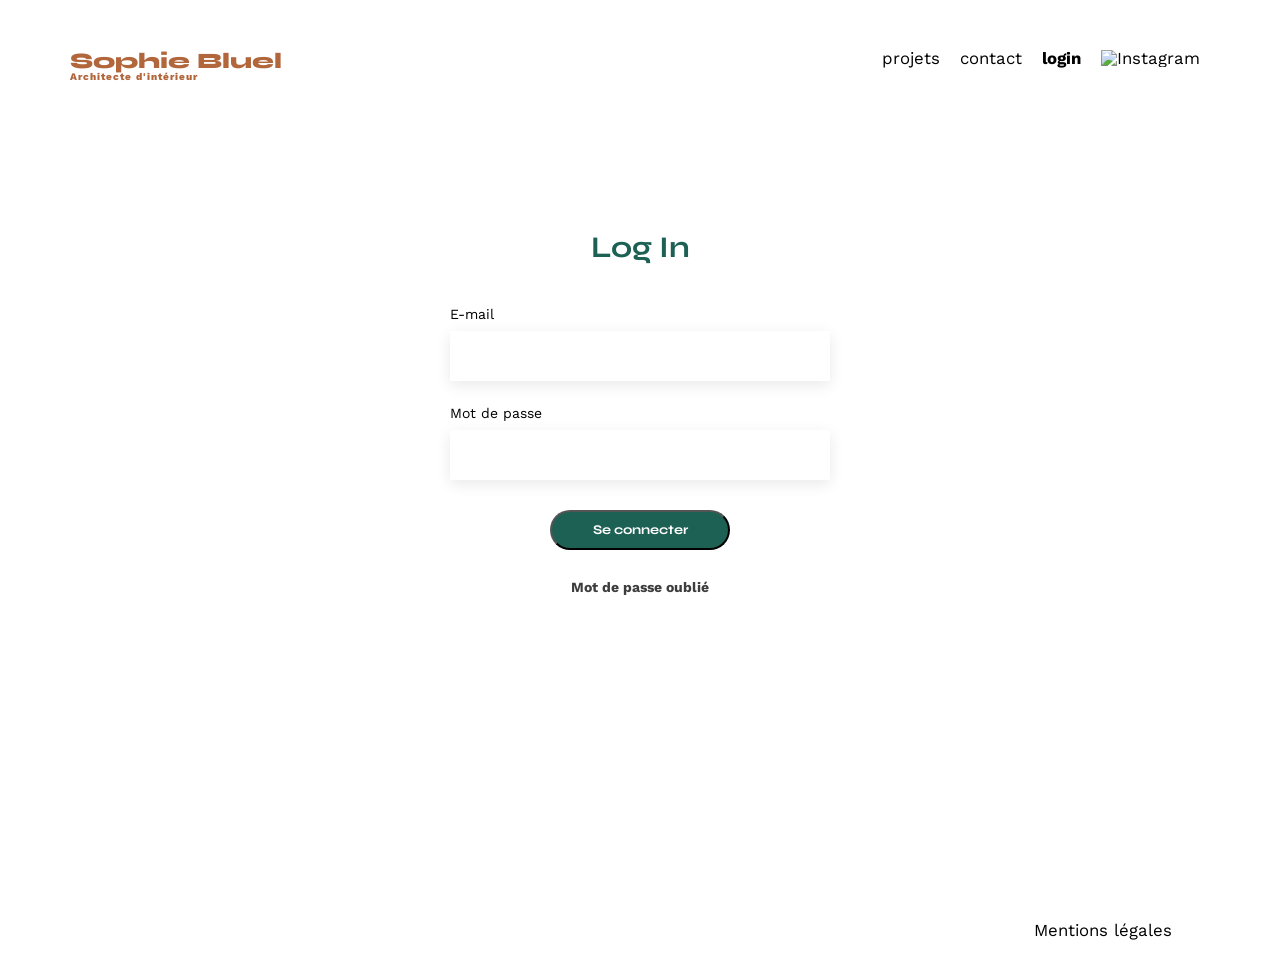
==== FrontEnd/login.html @ 6687ce13 "Added login page" ====
<!DOCTYPE html>
<html lang="fr">
  <head>
    <meta charset="UTF-8" />
    <title>Log In - Sophie Bluel</title>
    <meta name="viewport" content="width=device-width, initial-scale=1.0" />
    <link rel="preconnect" href="https://fonts.googleapis.com" />
    <link rel="preconnect" href="https://fonts.gstatic.com" crossorigin />
    <link
      href="https://fonts.googleapis.com/css2?family=Syne:wght@700;800&family=Work+Sans&display=swap"
      rel="stylesheet"
    />

    <link rel="stylesheet" href="./assets/style.css" />
  </head>

  <body>
    <header>
      <h1>Sophie Bluel <span>Architecte d'intérieur</span></h1>
      <nav>
        <ul>
          <li><a href="index.html">projets</a></li>
          <li><a href="index.html#contact">contact</a></li>
          <li><a href="login.html" class="active">login</a></li>
          <li><img src="./assets/icons/instagram.png" alt="Instagram" /></li>
        </ul>
      </nav>
    </header>

    <main id="login-page">
      <h2>Log In</h2>

      <form id="login-form">
        <label for="email">E-mail</label>
        <input type="email" id="email" name="email" required />

        <label for="password">Mot de passe</label>
        <input type="password" id="password" name="password" required />

        <input type="submit" value="Se connecter" />

        <a href="#" class="forgot">Mot de passe oublié</a>
      </form>
    </main>

    <footer>
      <nav>
        <ul>
          <li>Mentions légales</li>
        </ul>
      </nav>
    </footer>
  </body>
</html>
---- FrontEnd/assets/style.css ----
/* http://meyerweb.com/eric/tools/css/reset/
   v2.0 | 20110126
   License: none (public domain)
*/

html,
body,
div,
span,
applet,
object,
iframe,
h1,
h2,
h3,
h4,
h5,
h6,
p,
blockquote,
pre,
a,
abbr,
acronym,
address,
big,
cite,
code,
del,
dfn,
em,
img,
ins,
kbd,
q,
s,
samp,
small,
strike,
strong,
sub,
sup,
tt,
var,
b,
u,
i,
center,
dl,
dt,
dd,
ol,
ul,
li,
fieldset,
form,
label,
legend,
table,
caption,
tbody,
tfoot,
thead,
tr,
th,
td,
article,
aside,
canvas,
details,
embed,
figure,
figcaption,
footer,
header,
hgroup,
menu,
nav,
output,
ruby,
section,
summary,
time,
mark,
audio,
video {
  margin: 0;
  padding: 0;
  border: 0;
  font-size: 100%;
  font: inherit;
  vertical-align: baseline;
}
/* HTML5 display-role reset for older browsers */
article,
aside,
details,
figcaption,
figure,
footer,
header,
hgroup,
menu,
nav,
section {
  display: block;
}
body {
  line-height: 1;
}
ol,
ul {
  list-style: none;
}
blockquote,
q {
  quotes: none;
}
blockquote:before,
blockquote:after,
q:before,
q:after {
  content: "";
  content: none;
}
table {
  border-collapse: collapse;
  border-spacing: 0;
}
/** end reset css**/
body {
  max-width: 1140px;
  margin: auto;
  font-family: "Work Sans";
  font-size: 14px;
}
header {
  display: flex;
  justify-content: space-between;
  margin: 50px 0;
}
section {
  margin: 50px 0;
}

h1 {
  display: flex;
  flex-direction: column;
  font-family: "Syne";
  font-size: 22px;
  font-weight: 800;
  color: #b1663c;
}

h1 > span {
  font-family: "Work Sans";
  font-size: 10px;
  letter-spacing: 0.1em;
}

h2 {
  font-family: "Syne";
  font-weight: 700;
  font-size: 30px;
  color: #1d6154;
}
nav ul {
  display: flex;
  align-items: center;
  list-style-type: none;
}
nav li {
  padding: 0 10px;
  font-size: 1.2em;
}

li:hover {
  color: #b1663c;
}

nav ul li a {
  text-decoration: none;
  color: #000;
  font-family: "Work Sans";
  font-weight: 400;
}

nav ul li a:hover {
  color: #b1663c;
}

#introduction {
  display: flex;
  align-items: center;
}
#introduction figure {
  flex: 1;
}
#introduction img {
  display: block;
  margin: auto;
  width: 80%;
}

#introduction article {
  flex: 1;
}
#introduction h2 {
  margin-bottom: 1em;
}

#introduction p {
  margin-bottom: 0.5em;
}
#portfolio h2 {
  text-align: center;
  margin-bottom: 1em;
}
.gallery {
  width: 100%;
  display: grid;
  grid-template-columns: 1fr 1fr 1fr;
  grid-column-gap: 20px;
  grid-row-gap: 20px;
}

.gallery img {
  width: 100%;
}
#contact {
  width: 50%;
  margin: auto;
}
#contact > * {
  text-align: center;
}
#contact h2 {
  margin-bottom: 20px;
}
#contact form {
  text-align: left;
  margin-top: 30px;
  display: flex;
  flex-direction: column;
}

#contact input {
  height: 50px;
  font-size: 1.2em;
  border: none;
  box-shadow: 0px 4px 14px rgba(0, 0, 0, 0.09);
}
#contact label {
  margin: 2em 0 1em 0;
}
#contact textarea {
  border: none;
  box-shadow: 0px 4px 14px rgba(0, 0, 0, 0.09);
}

input[type="submit"] {
  font-family: "Syne";
  font-weight: 700;
  color: white;
  background-color: #1d6154;
  margin: 2em auto;
  width: 180px;
  text-align: center;
  border-radius: 60px;
}

footer nav ul {
  display: flex;
  justify-content: flex-end;
  margin: 2em;
}

.filters {
  display: flex;
  justify-content: center;
  gap: 10px;
  margin-bottom: 40px;
}

.filters button {
  padding: 8px 20px;
  border: 1px solid #1d6154;
  border-radius: 20px;
  background: #fff;
  color: #1d6154;
  font-family: "Syne";
  cursor: pointer;
}

.filters .active {
  background: #1d6154;
  color: #fff;
}

/* ------------------------ */
/* PAGE LOGIN */
/* ------------------------ */

li .active {
  font-weight: 700;
}

#login-page {
  display: flex;
  flex-direction: column;
  align-items: center;
  margin: 150px 0;
  min-height: 60vh;
}

#login-page h2 {
  margin-bottom: 20px;
  font-family: "Syne";
  font-size: 30px;
  font-weight: 700;
  color: #1d6154;
}

#login-form {
  width: 380px;
  display: flex;
  flex-direction: column;
}

#login-form label {
  margin: 25px 0 10px;
  font-family: "Work Sans";
}

#login-form input[type="email"],
#login-form input[type="password"] {
  height: 50px;
  border: none;
  font-size: 1.1em;
  box-shadow: 0px 4px 14px rgba(0, 0, 0, 0.09);
  padding: 0 15px;
}

#login-form input[type="submit"] {
  margin: 30px auto;
  width: 180px;
  height: 40px;
  font-family: "Syne";
  font-weight: 700;
  background-color: #1d6154;
  color: #fff;
  border-radius: 60px;
  cursor: pointer;
}

#login-form .forgot {
  text-align: center;
  font-family: "Work Sans";
  font-size: 14px;
  font-weight: 700;
  color: #3d3d3d;
  text-decoration: none;
}

#login-form .forgot:hover {
  text-decoration: underline;
}

#login-page + footer {
  margin-top: 80px;
}
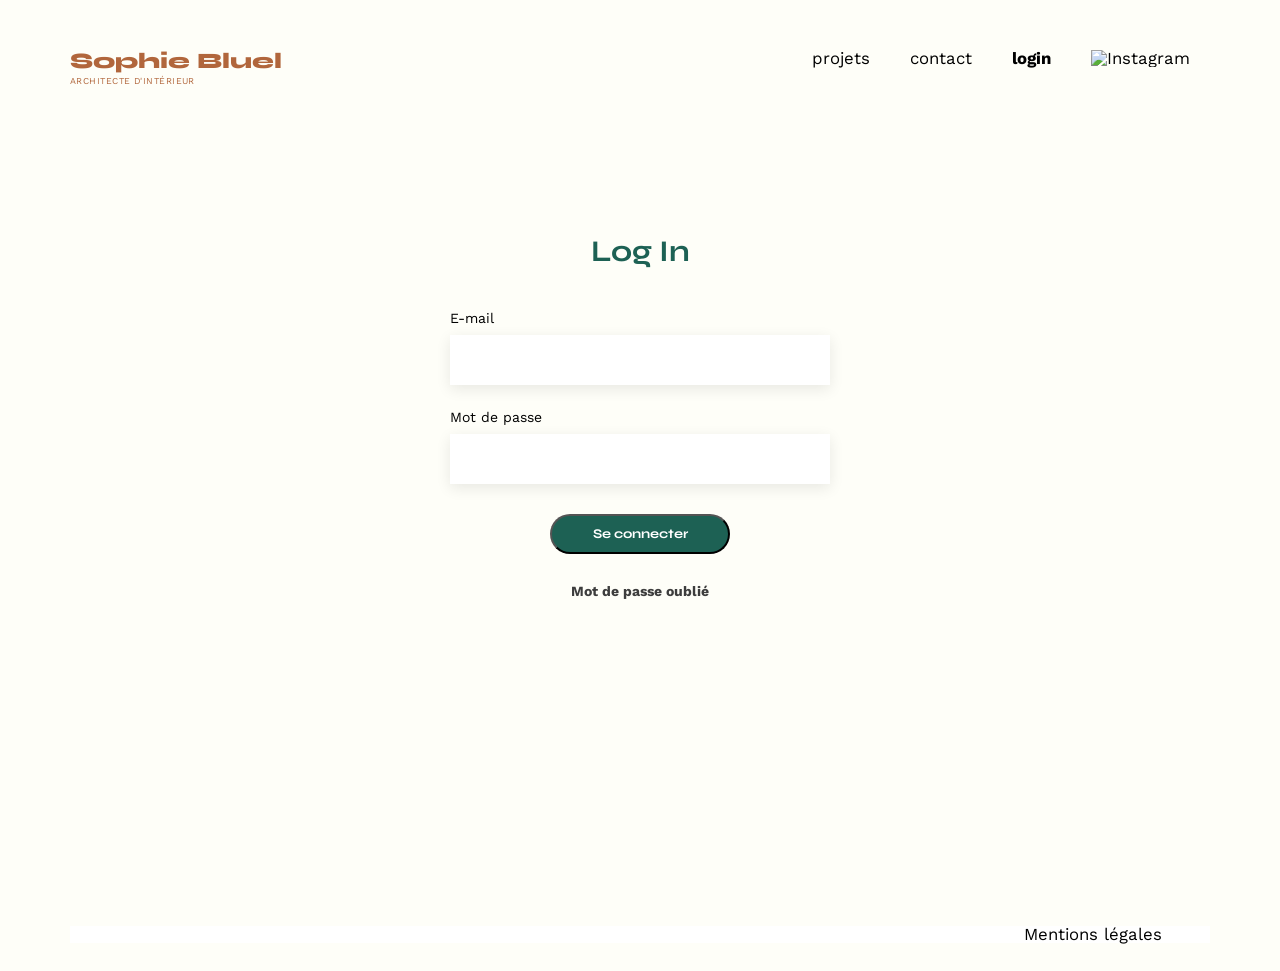
==== commit 93a61430: "Fixed style" ====
--- a/FrontEnd/login.html
+++ b/FrontEnd/login.html
@@ -16,10 +16,10 @@
 
   <body>
     <header>
-      <h1>Sophie Bluel <span>Architecte d'intérieur</span></h1>
+      <h1>Sophie Bluel <span>ARCHITECTE D'INTÉRIEUR</span></h1>
       <nav>
         <ul>
-          <li><a href="index.html">projets</a></li>
+          <li><a href="index.html#portfolio">projets</a></li>
           <li><a href="index.html#contact">contact</a></li>
           <li><a href="login.html" class="active">login</a></li>
           <li><img src="./assets/icons/instagram.png" alt="Instagram" /></li>
--- a/FrontEnd/assets/style.css
+++ b/FrontEnd/assets/style.css
@@ -90,6 +90,7 @@
   font-size: 100%;
   font: inherit;
   vertical-align: baseline;
+  scroll-behavior: smooth;
 }
 /* HTML5 display-role reset for older browsers */
 article,
@@ -107,6 +108,7 @@
 }
 body {
   line-height: 1;
+  background-color: #fefef8;
 }
 ol,
 ul {
@@ -143,6 +145,10 @@
   margin: 50px 0;
 }
 
+img {
+  width: 20px;
+}
+
 h1 {
   display: flex;
   flex-direction: column;
@@ -154,8 +160,10 @@
 
 h1 > span {
   font-family: "Work Sans";
-  font-size: 10px;
-  letter-spacing: 0.1em;
+  font-size: 9px;
+  letter-spacing: 0.05em;
+  margin-top: 5px;
+  font-weight: 400;
 }
 
 h2 {
@@ -170,7 +178,7 @@
   list-style-type: none;
 }
 nav li {
-  padding: 0 10px;
+  padding: 0 20px;
   font-size: 1.2em;
 }
 
@@ -204,13 +212,15 @@
 
 #introduction article {
   flex: 1;
+  max-width: 500px;
+  line-height: 1.5;
 }
 #introduction h2 {
   margin-bottom: 1em;
 }
 
 #introduction p {
-  margin-bottom: 0.5em;
+  margin-bottom: 1em;
 }
 #portfolio h2 {
   text-align: center;
@@ -267,6 +277,10 @@
   width: 180px;
   text-align: center;
   border-radius: 60px;
+}
+
+footer {
+  background-color: #fff;
 }
 
 footer nav ul {
